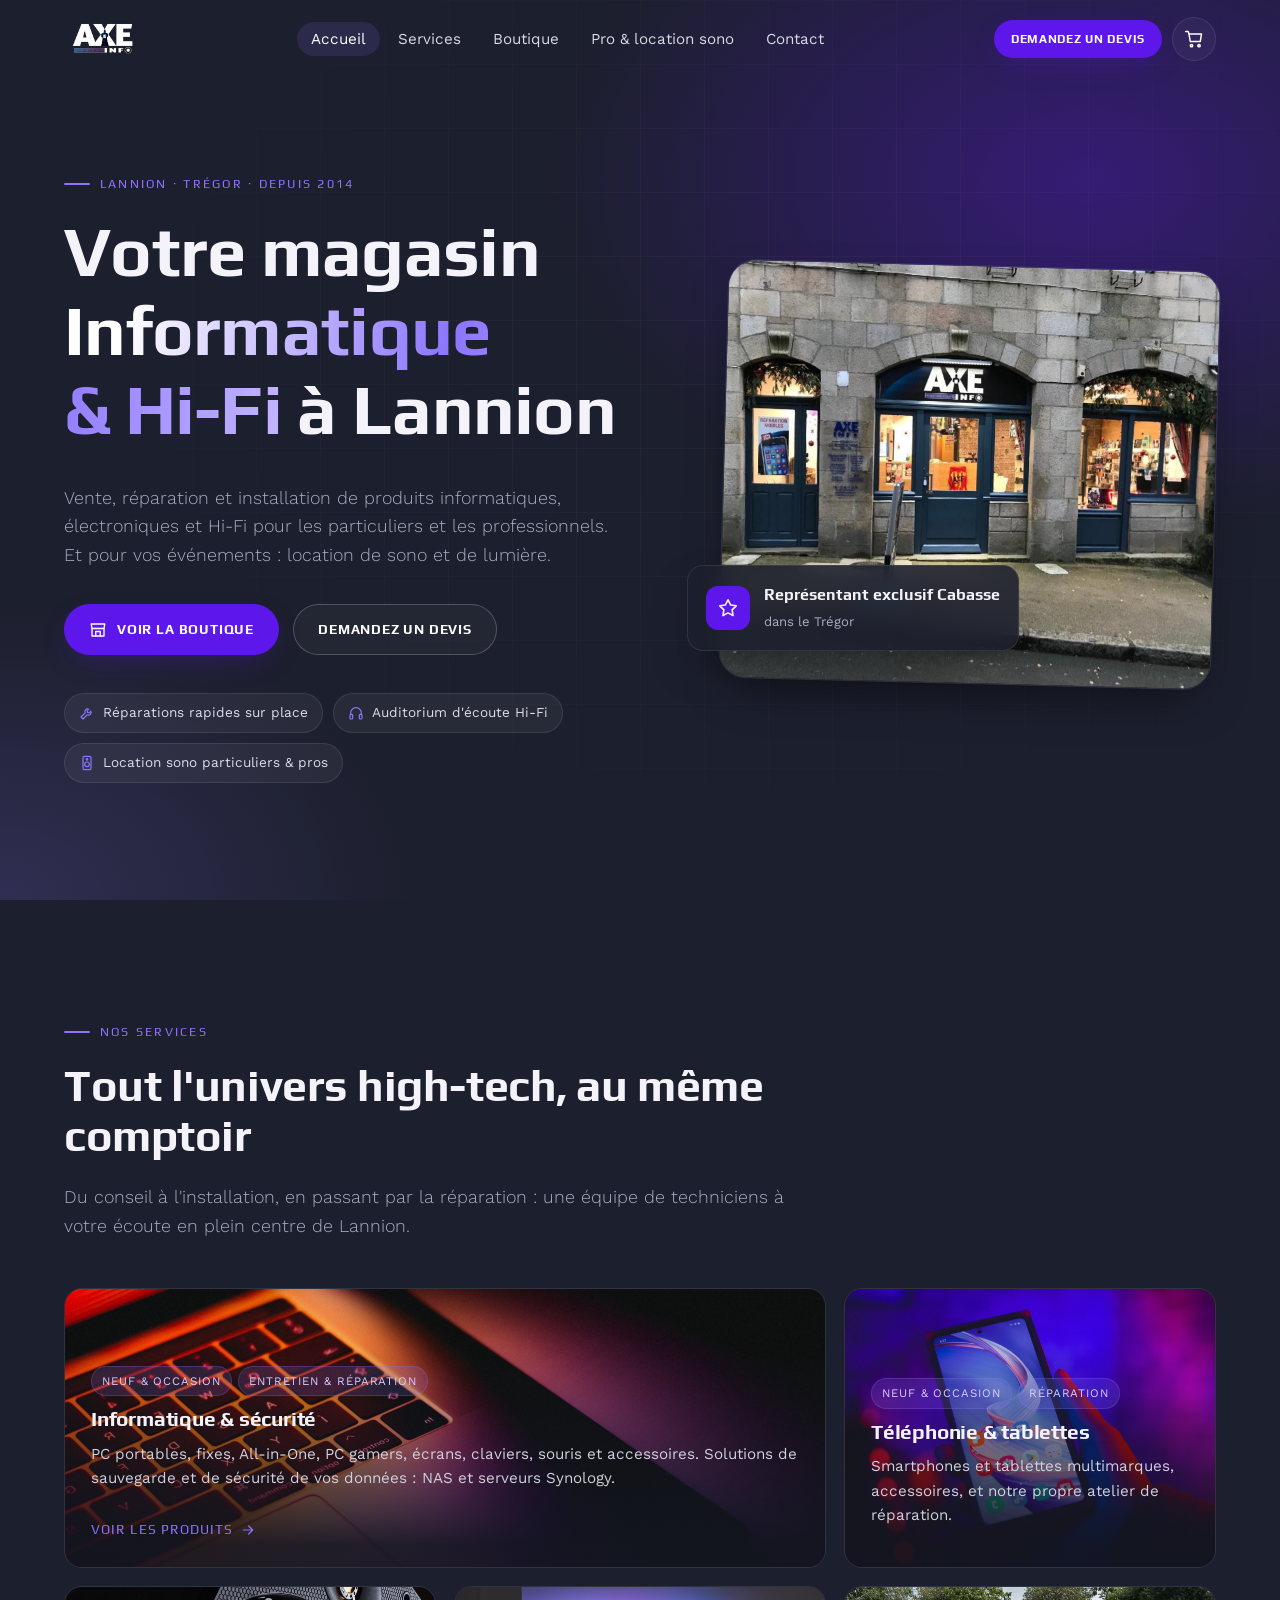
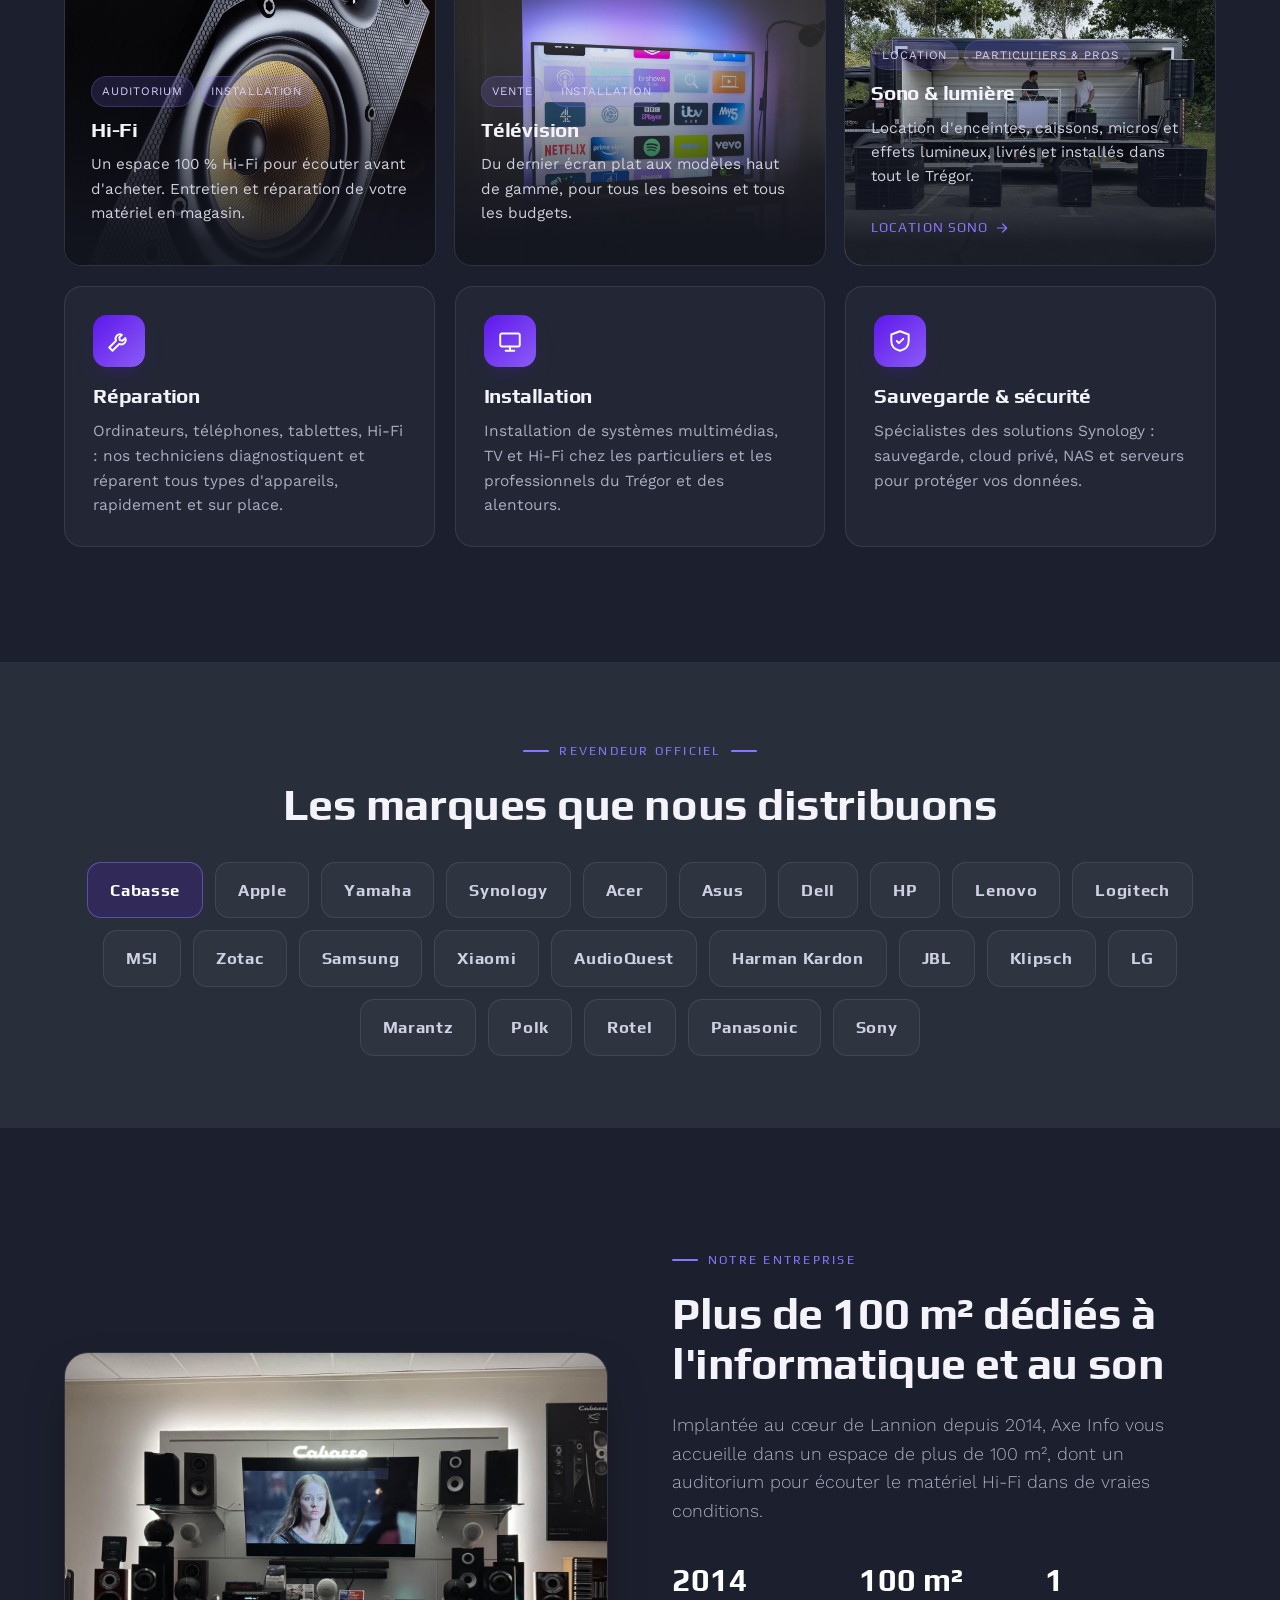
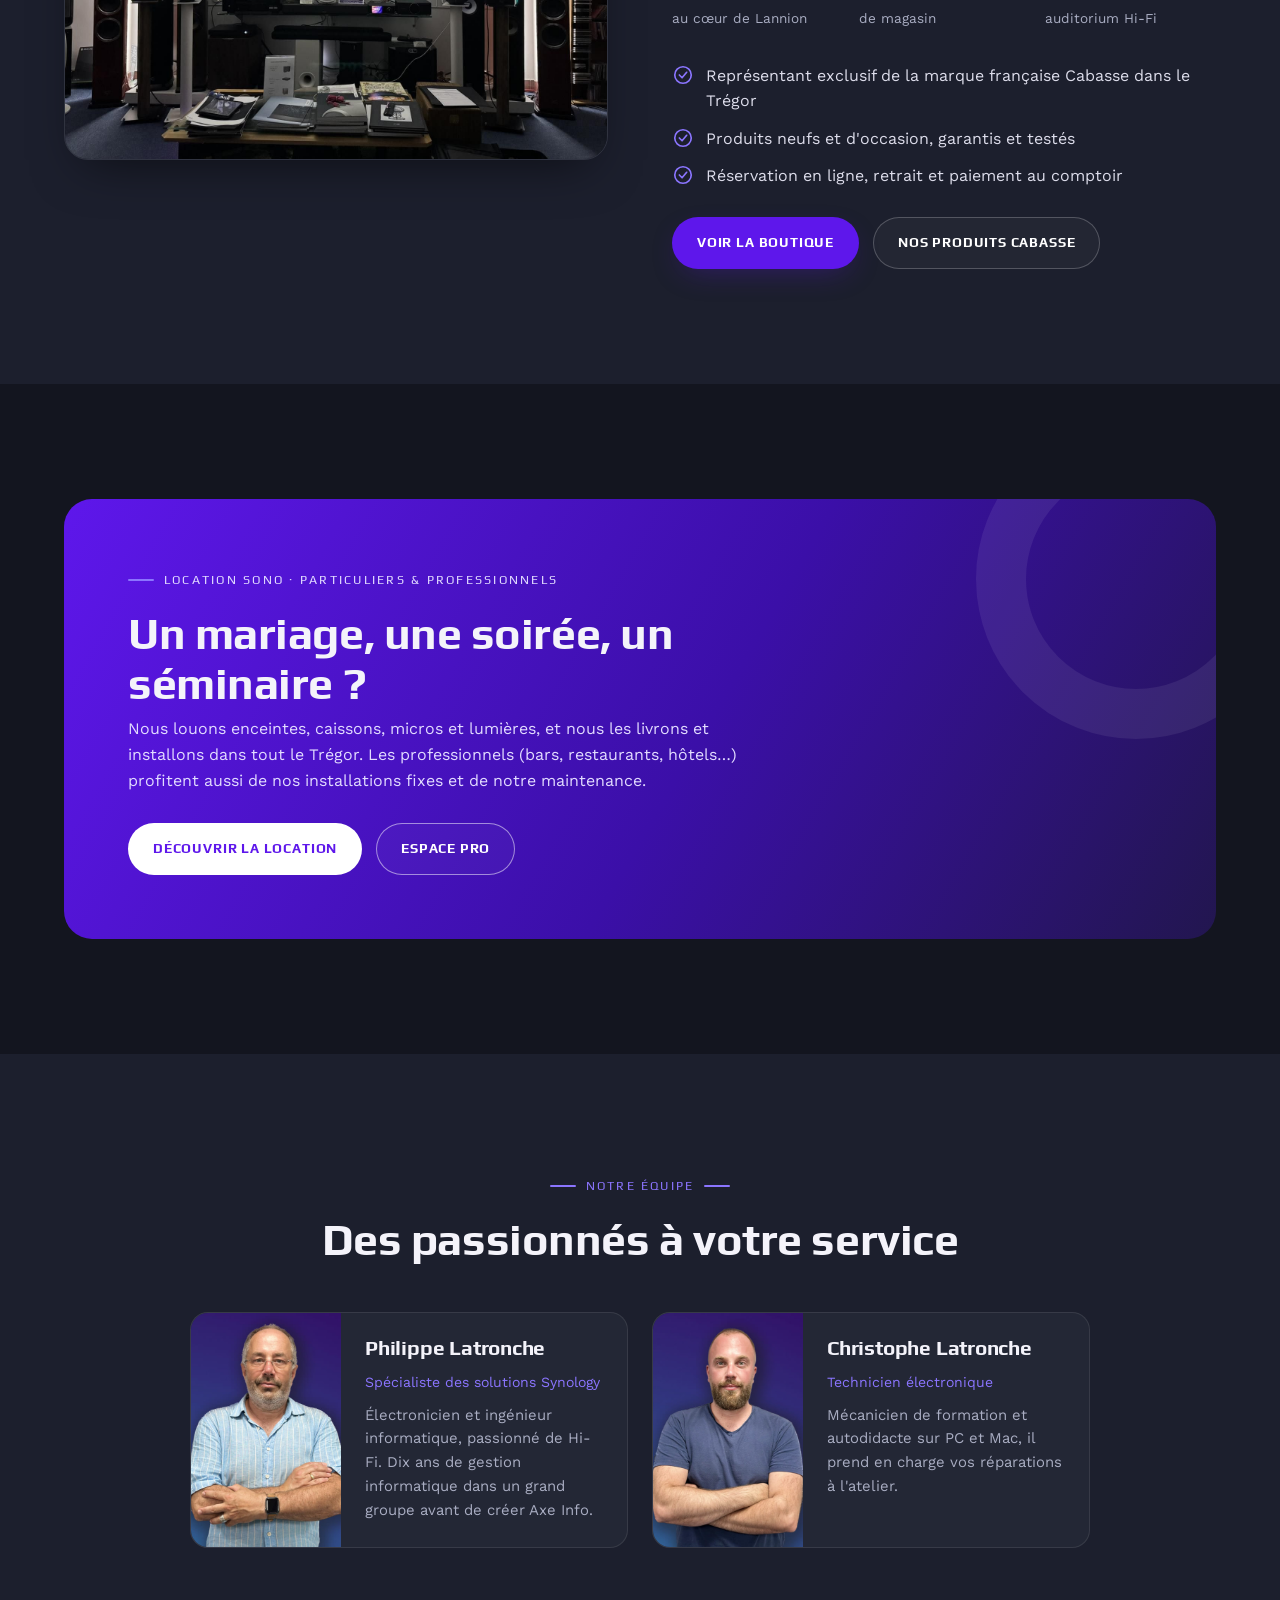
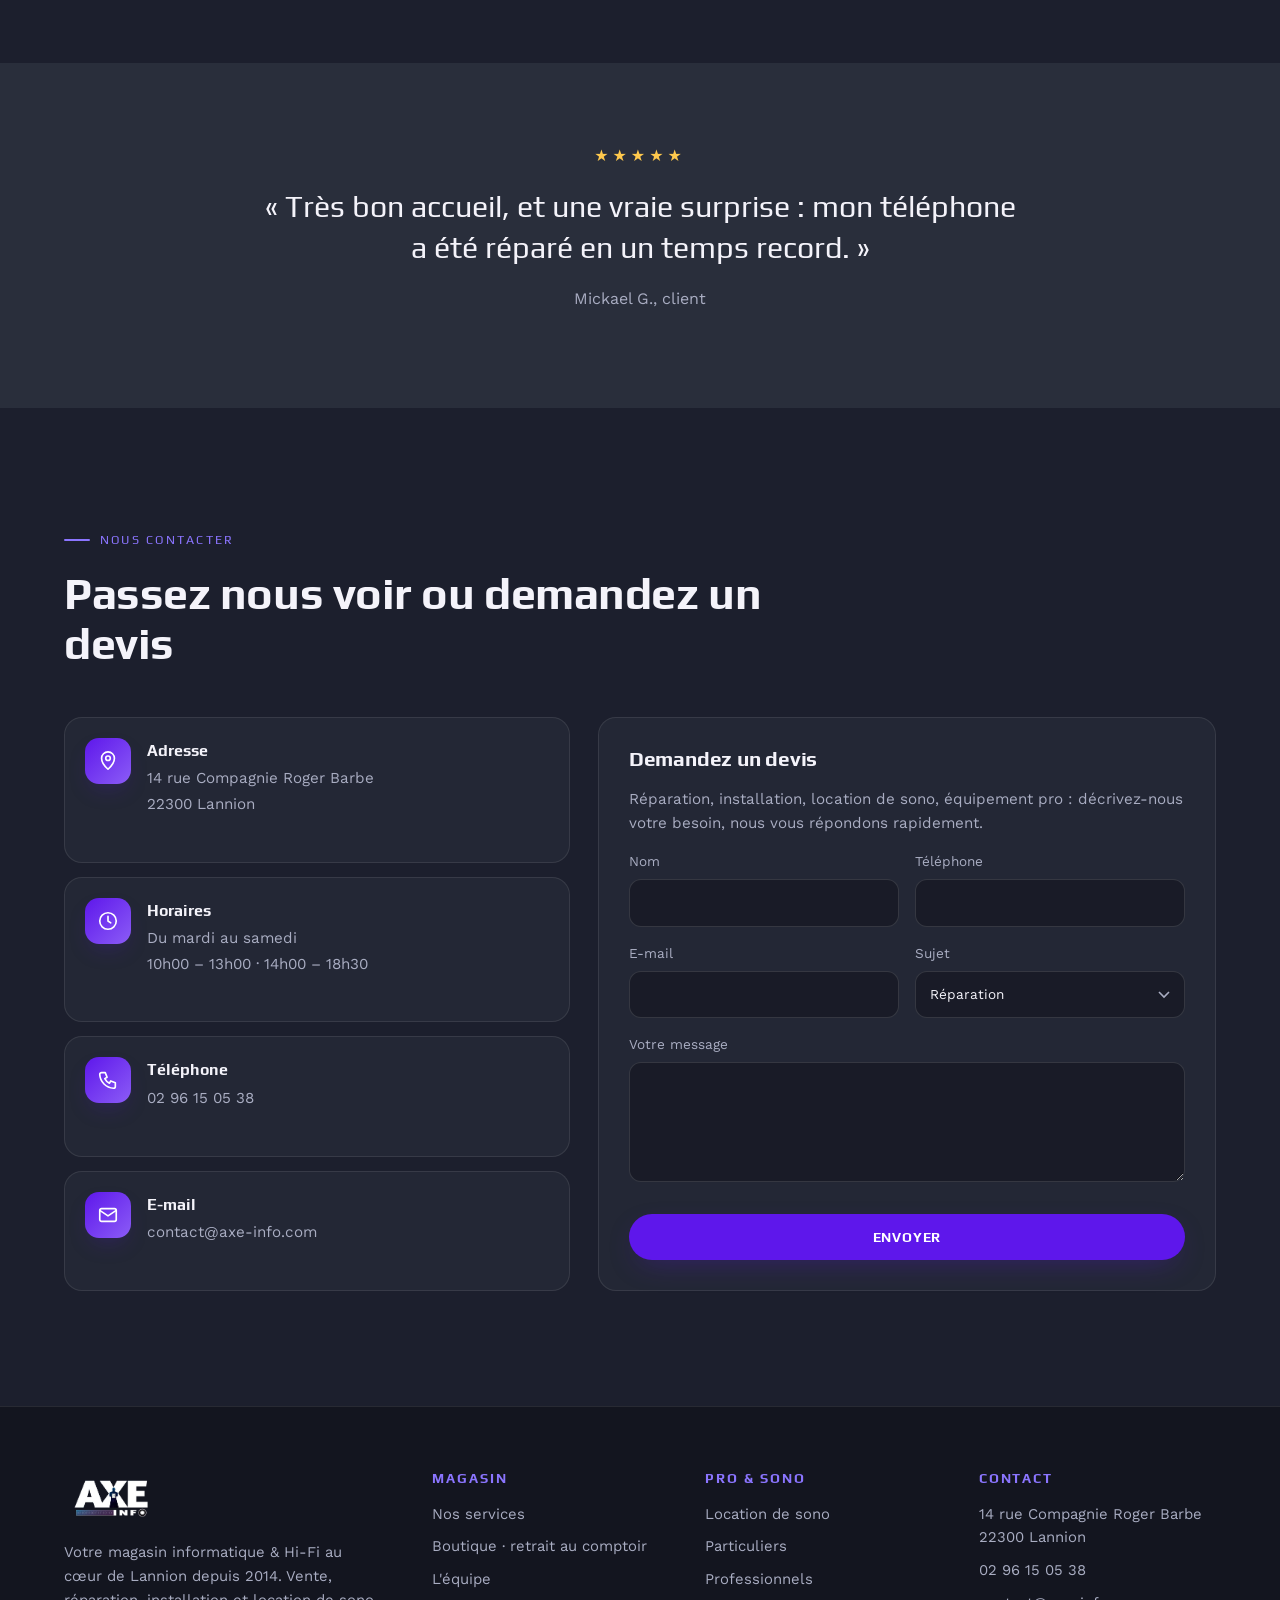
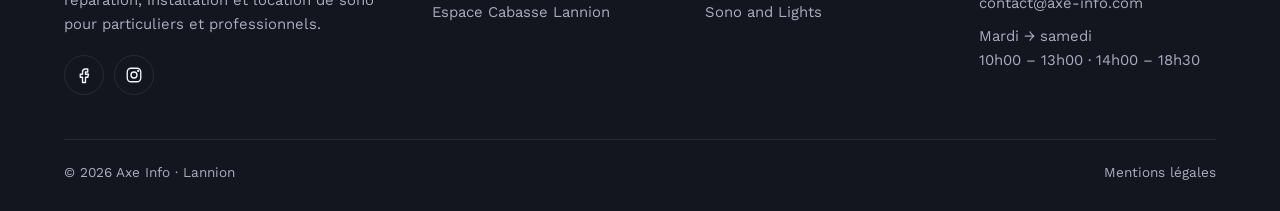
==== index.html @ f7d33fe9 "Nouveau site Axe Info : vitrine, boutique retrait au comptoir, page Pro & location sono, backoffice " ====
<!doctype html>
<html lang="fr">
<head>
  <meta charset="utf-8">
  <meta name="viewport" content="width=device-width, initial-scale=1">
  <title>Axe Info · Magasin informatique, Hi-Fi et location de sono à Lannion</title>
  <meta name="description" content="Axe Info, votre magasin informatique et Hi-Fi au cœur de Lannion depuis 2014 : vente neuf et occasion, réparation, installation, location de sono pour particuliers et professionnels. Représentant exclusif Cabasse dans le Trégor.">
  <link rel="icon" href="images/logo.png">
  <link rel="preconnect" href="https://fonts.googleapis.com">
  <link rel="preconnect" href="https://fonts.gstatic.com" crossorigin>
  <link href="https://fonts.googleapis.com/css2?family=Play:wght@400;700&family=Work+Sans:wght@300;400;500;600&display=swap" rel="stylesheet">
  <link rel="stylesheet" href="assets/style.css">
  <script type="application/ld+json">
  {"@context":"https://schema.org","@type":"ElectronicsStore","name":"Axe Info","image":"https://www.axe-info.fr/images/devanture.jpg",
   "telephone":"+33296150538","email":"contact@axe-info.com","url":"https://www.axe-info.fr/",
   "address":{"@type":"PostalAddress","streetAddress":"14 rue Compagnie Roger Barbe","postalCode":"22300","addressLocality":"Lannion","addressCountry":"FR"},
   "openingHoursSpecification":[{"@type":"OpeningHoursSpecification","dayOfWeek":["Tuesday","Wednesday","Thursday","Friday","Saturday"],"opens":"10:00","closes":"13:00"},
                                {"@type":"OpeningHoursSpecification","dayOfWeek":["Tuesday","Wednesday","Thursday","Friday","Saturday"],"opens":"14:00","closes":"18:30"}],
   "sameAs":["https://www.facebook.com/axe.info/","https://www.instagram.com/axeinfo/"]}
  </script>
</head>
<body data-page="home">
<header id="site-header"></header>

<main>
  <!-- HERO -->
  <section class="hero">
    <div class="container hero-grid">
      <div>
        <span class="eyebrow">Lannion · Trégor · depuis 2014</span>
        <h1>Votre magasin <span class="grad">Informatique <span style="white-space:nowrap">&amp;&nbsp;Hi-Fi</span></span> à Lannion</h1>
        <p class="lead">Vente, réparation et installation de produits informatiques, électroniques et Hi-Fi pour les particuliers et les professionnels. Et pour vos événements : location de sono et de lumière.</p>
        <div class="hero-cta">
          <a href="boutique.html" class="btn btn-primary"><i data-icon="store"></i>Voir la boutique</a>
          <a href="#devis" class="btn btn-ghost">Demandez un devis</a>
        </div>
        <div class="hero-badges">
          <span class="chip"><i data-icon="wrench"></i>Réparations rapides sur place</span>
          <span class="chip"><i data-icon="headphones"></i>Auditorium d'écoute Hi-Fi</span>
          <span class="chip"><i data-icon="speaker"></i>Location sono particuliers &amp; pros</span>
        </div>
      </div>
      <div class="hero-visual reveal">
        <div class="photo"><img src="images/devanture.jpg" alt="La devanture du magasin Axe Info à Lannion" width="1600" height="1200"></div>
        <div class="floating">
          <div class="dot"><i data-icon="star"></i></div>
          <div><strong>Représentant exclusif Cabasse</strong><span>dans le Trégor</span></div>
        </div>
      </div>
    </div>
  </section>

  <!-- SERVICES -->
  <section id="services">
    <div class="container">
      <div class="section-head reveal">
        <span class="eyebrow">Nos services</span>
        <h2>Tout l'univers high-tech, au même comptoir</h2>
        <p class="lead">Du conseil à l'installation, en passant par la réparation : une équipe de techniciens à votre écoute en plein centre de Lannion.</p>
      </div>

      <div class="bento">
        <a class="tile w4 reveal" id="informatique" href="boutique.html?cat=Informatique">
          <img src="images/informatique.jpg" alt="Ordinateur portable allumé" loading="lazy">
          <div class="body">
            <div class="tags"><span class="tag">Neuf &amp; occasion</span><span class="tag">Entretien &amp; réparation</span></div>
            <h3 style="margin-top:12px">Informatique &amp; sécurité</h3>
            <p>PC portables, fixes, All-in-One, PC gamers, écrans, claviers, souris et accessoires. Solutions de sauvegarde et de sécurité de vos données : NAS et serveurs Synology.</p>
            <span class="more">Voir les produits <i data-icon="arrow"></i></span>
          </div>
        </a>
        <a class="tile w2 reveal" id="telephonie" href="boutique.html?cat=T%C3%A9l%C3%A9phonie">
          <img src="images/telephonie.jpg" alt="Smartphone" loading="lazy">
          <div class="body">
            <div class="tags"><span class="tag">Neuf &amp; occasion</span><span class="tag">Réparation</span></div>
            <h3 style="margin-top:12px">Téléphonie &amp; tablettes</h3>
            <p>Smartphones et tablettes multimarques, accessoires, et notre propre atelier de réparation.</p>
          </div>
        </a>
        <a class="tile w2 reveal" id="hifi" href="boutique.html?cat=Hi-Fi">
          <img src="images/hifi.jpg" alt="Enceinte Hi-Fi" loading="lazy">
          <div class="body">
            <div class="tags"><span class="tag">Auditorium</span><span class="tag">Installation</span></div>
            <h3 style="margin-top:12px">Hi-Fi</h3>
            <p>Un espace 100 % Hi-Fi pour écouter avant d'acheter. Entretien et réparation de votre matériel en magasin.</p>
          </div>
        </a>
        <a class="tile w2 reveal" id="television" href="boutique.html?cat=T%C3%A9l%C3%A9vision">
          <img src="images/tv.jpg" alt="Téléviseur" loading="lazy">
          <div class="body">
            <div class="tags"><span class="tag">Vente</span><span class="tag">Installation</span></div>
            <h3 style="margin-top:12px">Télévision</h3>
            <p>Du dernier écran plat aux modèles haut de gamme, pour tous les besoins et tous les budgets.</p>
          </div>
        </a>
        <a class="tile w2 reveal" id="sono" href="pro.html#location">
          <img src="images/scene-mobile.jpg" alt="Scène mobile avec sono et lumières" loading="lazy">
          <div class="body">
            <div class="tags"><span class="tag">Location</span><span class="tag">Particuliers &amp; pros</span></div>
            <h3 style="margin-top:12px">Sono &amp; lumière</h3>
            <p>Location d'enceintes, caissons, micros et effets lumineux, livrés et installés dans tout le Trégor.</p>
            <span class="more">Location sono <i data-icon="arrow"></i></span>
          </div>
        </a>
      </div>

      <div class="grid-3" style="margin-top:20px">
        <div class="card feature reveal"><div class="icon-box"><i data-icon="wrench"></i></div><h3>Réparation</h3><p>Ordinateurs, téléphones, tablettes, Hi-Fi : nos techniciens diagnostiquent et réparent tous types d'appareils, rapidement et sur place.</p></div>
        <div class="card feature reveal"><div class="icon-box"><i data-icon="tv"></i></div><h3>Installation</h3><p>Installation de systèmes multimédias, TV et Hi-Fi chez les particuliers et les professionnels du Trégor et des alentours.</p></div>
        <div class="card feature reveal"><div class="icon-box"><i data-icon="shield"></i></div><h3>Sauvegarde &amp; sécurité</h3><p>Spécialistes des solutions Synology : sauvegarde, cloud privé, NAS et serveurs pour protéger vos données.</p></div>
      </div>
    </div>
  </section>

  <!-- MARQUES -->
  <section class="band" style="padding:72px 0">
    <div class="container">
      <div class="section-head center reveal" style="margin-bottom:32px">
        <span class="eyebrow">Revendeur officiel</span>
        <h2>Les marques que nous distribuons</h2>
      </div>
      <div class="brands reveal">
        <span class="brand star">Cabasse</span><span class="brand">Apple</span><span class="brand">Yamaha</span><span class="brand">Synology</span>
        <span class="brand">Acer</span><span class="brand">Asus</span><span class="brand">Dell</span><span class="brand">HP</span><span class="brand">Lenovo</span>
        <span class="brand">Logitech</span><span class="brand">MSI</span><span class="brand">Zotac</span><span class="brand">Samsung</span><span class="brand">Xiaomi</span>
        <span class="brand">AudioQuest</span><span class="brand">Harman Kardon</span><span class="brand">JBL</span><span class="brand">Klipsch</span><span class="brand">LG</span>
        <span class="brand">Marantz</span><span class="brand">Polk</span><span class="brand">Rotel</span><span class="brand">Panasonic</span><span class="brand">Sony</span>
      </div>
    </div>
  </section>

  <!-- ENTREPRISE -->
  <section id="entreprise">
    <div class="container split">
      <div class="media reveal"><img src="images/showroom.jpg" alt="Le showroom et l'auditorium Hi-Fi d'Axe Info" loading="lazy"></div>
      <div class="reveal">
        <span class="eyebrow">Notre entreprise</span>
        <h2>Plus de 100 m² dédiés à l'informatique et au son</h2>
        <p class="lead">Implantée au cœur de Lannion depuis 2014, Axe Info vous accueille dans un espace de plus de 100 m², dont un auditorium pour écouter le matériel Hi-Fi dans de vraies conditions.</p>
        <div class="stats">
          <div class="stat"><strong>2014</strong><span>au cœur de Lannion</span></div>
          <div class="stat"><strong>100 m²</strong><span>de magasin</span></div>
          <div class="stat"><strong>1</strong><span>auditorium Hi-Fi</span></div>
        </div>
        <ul class="checks">
          <li><i data-icon="check"></i>Représentant exclusif de la marque française Cabasse dans le Trégor</li>
          <li><i data-icon="check"></i>Produits neufs et d'occasion, garantis et testés</li>
          <li><i data-icon="check"></i>Réservation en ligne, retrait et paiement au comptoir</li>
        </ul>
        <div class="hero-cta">
          <a href="boutique.html" class="btn btn-primary">Voir la boutique</a>
          <a href="https://www.cabasse-lannion.com/" target="_blank" rel="noopener" class="btn btn-ghost">Nos produits Cabasse</a>
        </div>
      </div>
    </div>
  </section>

  <!-- PRO / SONO TEASER -->
  <section class="band-dark">
    <div class="container">
      <div class="cta-band reveal">
        <div style="max-width:640px">
          <span class="eyebrow" style="color:#e2dbff">Location sono · particuliers &amp; professionnels</span>
          <h2>Un mariage, une soirée, un séminaire ?</h2>
          <p>Nous louons enceintes, caissons, micros et lumières, et nous les livrons et installons dans tout le Trégor. Les professionnels (bars, restaurants, hôtels…) profitent aussi de nos installations fixes et de notre maintenance.</p>
        </div>
        <div class="hero-cta">
          <a href="pro.html#location" class="btn btn-white">Découvrir la location</a>
          <a href="pro.html#professionnels" class="btn btn-ghost">Espace pro</a>
        </div>
      </div>
    </div>
  </section>

  <!-- EQUIPE -->
  <section id="equipe">
    <div class="container">
      <div class="section-head center reveal">
        <span class="eyebrow">Notre équipe</span>
        <h2>Des passionnés à votre service</h2>
      </div>
      <div class="team">
        <article class="card member reveal">
          <img src="images/philippe.jpg" alt="Philippe Latronche" loading="lazy">
          <div class="body">
            <h3>Philippe Latronche</h3>
            <span class="role">Spécialiste des solutions Synology</span>
            <p>Électronicien et ingénieur informatique, passionné de Hi-Fi. Dix ans de gestion informatique dans un grand groupe avant de créer Axe Info.</p>
          </div>
        </article>
        <article class="card member reveal">
          <img src="images/christophe.jpg" alt="Christophe Latronche" loading="lazy">
          <div class="body">
            <h3>Christophe Latronche</h3>
            <span class="role">Technicien électronique</span>
            <p>Mécanicien de formation et autodidacte sur PC et Mac, il prend en charge vos réparations à l'atelier.</p>
          </div>
        </article>
      </div>
    </div>
  </section>

  <!-- TEMOIGNAGE -->
  <section class="band" style="padding:80px 0">
    <div class="container quote reveal">
      <div class="stars">★★★★★</div>
      <blockquote>« Très bon accueil, et une vraie surprise : mon téléphone a été réparé en un temps record. »</blockquote>
      <p class="muted">Mickael G., client</p>
    </div>
  </section>

  <!-- DEVIS + CONTACT -->
  <section id="contact">
    <div class="container">
      <div class="section-head reveal">
        <span class="eyebrow">Nous contacter</span>
        <h2>Passez nous voir ou demandez un devis</h2>
      </div>
      <div class="contact-grid">
        <div class="info-list reveal">
          <div class="card info"><div class="icon-box"><i data-icon="pin"></i></div><div><strong>Adresse</strong><span>14 rue Compagnie Roger Barbe<br>22300 Lannion</span></div></div>
          <div class="card info"><div class="icon-box"><i data-icon="clock"></i></div><div><strong>Horaires</strong><span>Du mardi au samedi<br>10h00 – 13h00 · 14h00 – 18h30</span></div></div>
          <div class="card info"><div class="icon-box"><i data-icon="phone"></i></div><div><strong>Téléphone</strong><a href="tel:+33296150538">02 96 15 05 38</a></div></div>
          <div class="card info"><div class="icon-box"><i data-icon="mail"></i></div><div><strong>E-mail</strong><a href="mailto:contact@axe-info.com">contact@axe-info.com</a></div></div>
        </div>
        <form class="card form reveal" id="devis" novalidate>
          <h3 style="margin:0">Demandez un devis</h3>
          <p class="muted" style="margin:0;font-size:.95rem">Réparation, installation, location de sono, équipement pro : décrivez-nous votre besoin, nous vous répondons rapidement.</p>
          <div class="form-row">
            <label class="field">Nom<input class="input" name="name" required autocomplete="name"></label>
            <label class="field">Téléphone<input class="input" name="phone" type="tel" autocomplete="tel"></label>
          </div>
          <div class="form-row">
            <label class="field">E-mail<input class="input" name="email" type="email" required autocomplete="email"></label>
            <label class="field">Sujet
              <select class="input" name="subject">
                <option>Réparation</option><option>Installation</option><option>Location de sono</option><option>Équipement professionnel</option><option>Autre</option>
              </select>
            </label>
          </div>
          <label class="field">Votre message<textarea class="input" name="message" required></textarea></label>
          <input type="text" name="website" tabindex="-1" autocomplete="off" style="position:absolute;left:-9999px" aria-hidden="true">
          <div id="devis-msg"></div>
          <button class="btn btn-primary" type="submit">Envoyer</button>
        </form>
      </div>
    </div>
  </section>
</main>

<footer id="site-footer"></footer>
<script src="assets/site.js"></script>
<script src="assets/contact.js"></script>
</body>
</html>
---- assets/style.css ----
/* Axe Info — feuille de style commune
   Direction artistique reprise du site d'origine : bleu nuit + violet, polices Play / Work Sans */
:root {
  --night-900: #13151f;
  --night-800: #1c1f2d;   /* fond principal du site d'origine */
  --night-700: #292e3b;   /* fond secondaire du site d'origine */
  --night-600: #353b4c;
  --violet: #5e17eb;      /* violet d'origine (boutons) */
  --violet-soft: #8b75ff; /* violet clair d'origine (titres) */
  --violet-glow: rgba(94, 23, 235, .35);
  --text: #f4f3fa;
  --muted: #a9adc2;
  --line: rgba(255, 255, 255, .09);
  --card: rgba(41, 46, 59, .62);
  --ok: #3ccf8e;
  --warn: #ffb547;
  --danger: #ff5c7a;
  --radius: 18px;
  --radius-sm: 10px;
  --shadow: 0 20px 50px -20px rgba(0, 0, 0, .6);
  --maxw: 1200px;
  --font-title: "Play", system-ui, sans-serif;
  --font-body: "Work Sans", system-ui, sans-serif;
}

*, *::before, *::after { box-sizing: border-box; }
[hidden] { display: none !important; }
html { scroll-behavior: smooth; scroll-padding-top: 90px; }
body {
  margin: 0;
  font-family: var(--font-body);
  font-weight: 400;
  color: var(--text);
  background: var(--night-800);
  line-height: 1.6;
  -webkit-font-smoothing: antialiased;
  overflow-x: hidden;
}
img { max-width: 100%; display: block; }
a { color: inherit; text-decoration: none; }
h1, h2, h3, h4 { font-family: var(--font-title); font-weight: 700; line-height: 1.12; margin: 0 0 .5em; letter-spacing: -.01em; }
h1 { font-size: clamp(2.3rem, 5.6vw, 4.4rem); }
h2 { font-size: clamp(1.8rem, 3.6vw, 2.8rem); }
h3 { font-size: 1.3rem; }
p { margin: 0 0 1em; }
.muted { color: var(--muted); }
.grad { background: linear-gradient(100deg, #fff 10%, var(--violet-soft) 60%, #c3b6ff); -webkit-background-clip: text; background-clip: text; color: transparent; }

.container { width: 100%; max-width: var(--maxw); margin: 0 auto; padding: 0 24px; }
section { padding: clamp(64px, 9vw, 120px) 0; position: relative; }
.eyebrow {
  display: inline-flex; align-items: center; gap: 10px;
  font-family: var(--font-title); text-transform: uppercase; letter-spacing: .18em;
  font-size: .78rem; color: var(--violet-soft); margin-bottom: 18px;
}
.eyebrow::before { content: ""; width: 26px; height: 2px; background: var(--violet-soft); border-radius: 2px; }
.section-head { max-width: 720px; margin-bottom: 48px; }
.section-head.center { margin-inline: auto; text-align: center; }
.section-head.center .eyebrow::after { content: ""; width: 26px; height: 2px; background: var(--violet-soft); border-radius: 2px; }
.lead { font-size: 1.12rem; color: var(--muted); font-weight: 300; }

/* ---------- Boutons ---------- */
.btn {
  display: inline-flex; align-items: center; justify-content: center; gap: 10px;
  font-family: var(--font-title); font-weight: 700; letter-spacing: .06em; text-transform: uppercase; font-size: .85rem;
  padding: 14px 24px; border-radius: 999px; border: 1px solid transparent; cursor: pointer;
  transition: transform .2s, box-shadow .2s, background .2s, border-color .2s;
  white-space: nowrap;
}
.btn-primary { background: var(--violet); color: #fff; box-shadow: 0 10px 30px -10px var(--violet-glow); }
.btn-primary:hover { transform: translateY(-2px); box-shadow: 0 16px 36px -10px rgba(94, 23, 235, .6); background: #6c2bf0; }
.btn-ghost { border-color: rgba(255, 255, 255, .22); color: #fff; background: rgba(255, 255, 255, .03); }
.btn-ghost:hover { border-color: var(--violet-soft); background: rgba(139, 117, 255, .08); }
.btn-sm { padding: 9px 16px; font-size: .74rem; }
.btn:disabled { opacity: .45; cursor: not-allowed; transform: none; }
.btn svg { width: 18px; height: 18px; }

/* ---------- En-tête ---------- */
.site-header {
  position: fixed; inset: 0 0 auto 0; z-index: 50;
  transition: background .3s, border-color .3s, backdrop-filter .3s;
  border-bottom: 1px solid transparent;
}
.site-header.scrolled, .site-header.solid { background: rgba(19, 21, 31, .82); backdrop-filter: blur(14px); -webkit-backdrop-filter: blur(14px); border-color: var(--line); }
.nav { display: flex; align-items: center; justify-content: space-between; height: 78px; gap: 20px; }
.logo img { height: 46px; width: auto; }
.nav-links { display: flex; gap: 4px; align-items: center; list-style: none; margin: 0; padding: 0; }
.nav-links a {
  font-size: .95rem; padding: 8px 14px; border-radius: 999px; color: #d8d9e6; transition: color .2s, background .2s;
}
.nav-links a:hover, .nav-links a.active { color: #fff; background: rgba(139, 117, 255, .14); }
.nav-actions { display: flex; align-items: center; gap: 10px; }
.cart-btn {
  position: relative; width: 44px; height: 44px; border-radius: 50%;
  display: grid; place-items: center; border: 1px solid var(--line); background: rgba(255, 255, 255, .04); cursor: pointer; color: #fff;
}
.cart-btn svg { width: 20px; height: 20px; }
.cart-count {
  position: absolute; top: -4px; right: -4px; min-width: 20px; height: 20px; padding: 0 5px; border-radius: 10px;
  background: var(--violet); font-size: .7rem; font-weight: 600; display: grid; place-items: center;
}
.cart-count[data-n="0"] { display: none; }
.burger { display: none; width: 44px; height: 44px; border-radius: 12px; border: 1px solid var(--line); background: transparent; color: #fff; cursor: pointer; }
.burger svg { width: 22px; height: 22px; }

@media (max-width: 980px) {
  .burger { display: grid; place-items: center; }
  .nav-links {
    position: fixed; top: 78px; left: 0; right: 0; flex-direction: column; align-items: stretch; gap: 0;
    background: rgba(19, 21, 31, .97); backdrop-filter: blur(14px); padding: 12px 16px 24px; border-bottom: 1px solid var(--line);
    transform: translateY(-120%); transition: transform .3s; z-index: -1;
  }
  .nav-links.open { transform: none; }
  .nav-links a { display: block; padding: 14px 12px; border-radius: 10px; }
  .nav-actions .btn-devis { display: none; }
}

/* ---------- Hero ---------- */
.hero {
  min-height: 100svh; display: flex; align-items: center; padding: 130px 0 80px; overflow: hidden;
  background:
    radial-gradient(900px 600px at 85% 20%, rgba(94, 23, 235, .38), transparent 60%),
    radial-gradient(700px 500px at 0% 100%, rgba(139, 117, 255, .18), transparent 60%),
    var(--night-800);
}
.hero::after {
  content: ""; position: absolute; inset: 0; pointer-events: none; opacity: .35;
  background-image: linear-gradient(var(--line) 1px, transparent 1px), linear-gradient(90deg, var(--line) 1px, transparent 1px);
  background-size: 64px 64px;
  mask-image: radial-gradient(ellipse at 60% 40%, #000 20%, transparent 70%);
  -webkit-mask-image: radial-gradient(ellipse at 60% 40%, #000 20%, transparent 70%);
}
.hero-grid { display: grid; grid-template-columns: 1.1fr .9fr; gap: 56px; align-items: center; position: relative; z-index: 1; }
.hero p.lead { max-width: 560px; margin: 22px 0 34px; }
.hero-cta { display: flex; flex-wrap: wrap; gap: 14px; }
.hero-badges { display: flex; flex-wrap: wrap; gap: 10px; margin-top: 38px; }
.chip {
  display: inline-flex; align-items: center; gap: 8px; padding: 8px 14px; border-radius: 999px;
  background: rgba(255, 255, 255, .05); border: 1px solid var(--line); font-size: .85rem; color: #dcdcea;
}
.chip svg { width: 16px; height: 16px; color: var(--violet-soft); }
.hero-visual { position: relative; }
.hero-visual .photo {
  border-radius: 28px; overflow: hidden; aspect-ratio: 4/3.4; box-shadow: var(--shadow);
  border: 1px solid var(--line); transform: rotate(1.5deg);
}
.hero-visual .photo img { width: 100%; height: 100%; object-fit: cover; }
.hero-visual .floating {
  position: absolute; left: -36px; bottom: 34px; background: rgba(28, 31, 45, .88); backdrop-filter: blur(12px);
  border: 1px solid var(--line); border-radius: 16px; padding: 16px 18px; display: flex; gap: 14px; align-items: center; box-shadow: var(--shadow);
}
.floating .dot { width: 44px; height: 44px; border-radius: 12px; display: grid; place-items: center; background: var(--violet); }
.floating .dot svg { width: 22px; height: 22px; }
.floating strong { display: block; font-family: var(--font-title); }
.floating span { font-size: .82rem; color: var(--muted); }
@media (max-width: 900px) {
  .hero-grid { grid-template-columns: 1fr; }
  .hero-visual .floating { left: 12px; bottom: -22px; }
}

/* Hero de page interne */
.page-hero { padding: 150px 0 70px; background: radial-gradient(900px 500px at 80% 0%, rgba(94, 23, 235, .35), transparent 60%), var(--night-800); }
.page-hero.with-image { position: relative; overflow: hidden; }
.page-hero.with-image .bg { position: absolute; inset: 0; z-index: 0; }
.page-hero.with-image .bg img { width: 100%; height: 100%; object-fit: cover; opacity: .28; }
.page-hero.with-image .bg::after { content: ""; position: absolute; inset: 0; background: linear-gradient(180deg, rgba(28, 31, 45, .4), var(--night-800)); }
.page-hero .container { position: relative; z-index: 1; }

/* ---------- Cartes ---------- */
.card {
  background: var(--card); border: 1px solid var(--line); border-radius: var(--radius);
  transition: transform .25s, border-color .25s, background .25s;
}
.card:hover { border-color: rgba(139, 117, 255, .4); }
.icon-box { width: 52px; height: 52px; border-radius: 14px; display: grid; place-items: center; background: linear-gradient(135deg, var(--violet), #8b5cf6); margin-bottom: 18px; box-shadow: 0 10px 24px -10px var(--violet-glow); }
.icon-box svg { width: 26px; height: 26px; color: #fff; }

/* Bento services */
.bento { display: grid; grid-template-columns: repeat(6, 1fr); gap: 18px; }
.bento .tile { position: relative; overflow: hidden; border-radius: var(--radius); min-height: 280px; border: 1px solid var(--line); display: flex; align-items: flex-end; isolation: isolate; }
.bento .tile img { position: absolute; inset: 0; width: 100%; height: 100%; object-fit: cover; z-index: -2; transition: transform .6s; }
.bento .tile::before { content: ""; position: absolute; inset: 0; z-index: -1; background: linear-gradient(180deg, rgba(19, 21, 31, .05) 20%, rgba(19, 21, 31, .94) 92%); }
.bento .tile:hover img { transform: scale(1.06); }
.bento .tile .body { padding: 26px; }
.bento .tile p { color: #cfd0dd; font-size: .95rem; margin-bottom: 14px; }
.bento .w3 { grid-column: span 3; }
.bento .w2 { grid-column: span 2; }
.bento .w4 { grid-column: span 4; }
.tags { display: flex; flex-wrap: wrap; gap: 6px; }
.tag { font-size: .72rem; text-transform: uppercase; letter-spacing: .08em; padding: 5px 10px; border-radius: 999px; background: rgba(139, 117, 255, .16); color: #d6ceff; border: 1px solid rgba(139, 117, 255, .25); }
.tile .more svg { width: 16px; height: 16px; }
.tile .more { display: inline-flex; align-items: center; gap: 6px; margin-top: 14px; font-family: var(--font-title); color: var(--violet-soft); font-size: .85rem; text-transform: uppercase; letter-spacing: .08em; }
@media (max-width: 900px) { .bento .w3, .bento .w2, .bento .w4 { grid-column: span 6; } .bento .tile { min-height: 240px; } }

/* Grilles génériques */
.grid-3 { display: grid; grid-template-columns: repeat(3, 1fr); gap: 20px; }
.grid-2 { display: grid; grid-template-columns: repeat(2, 1fr); gap: 20px; }
.grid-4 { display: grid; grid-template-columns: repeat(4, 1fr); gap: 20px; }
@media (max-width: 900px) { .grid-3, .grid-4 { grid-template-columns: 1fr 1fr; } }
@media (max-width: 620px) { .grid-3, .grid-2, .grid-4 { grid-template-columns: 1fr; } }
.feature { padding: 28px; }
.feature p { color: var(--muted); margin: 0; font-size: .97rem; }

/* Split image/texte */
.split { display: grid; grid-template-columns: 1fr 1fr; gap: 64px; align-items: center; }
.split .media { border-radius: 24px; overflow: hidden; border: 1px solid var(--line); box-shadow: var(--shadow); aspect-ratio: 4/3; }
.split .media img { width: 100%; height: 100%; object-fit: cover; }
@media (max-width: 900px) { .split { grid-template-columns: 1fr; gap: 36px; } }
.checks { list-style: none; padding: 0; margin: 0 0 28px; display: grid; gap: 12px; }
.checks li { display: flex; gap: 12px; align-items: flex-start; color: #dcdcea; }
.checks li svg { flex: none; width: 22px; height: 22px; color: var(--violet-soft); margin-top: 1px; }

.stats { display: grid; grid-template-columns: repeat(3, 1fr); gap: 16px; margin: 28px 0 32px; }
.stat strong { display: block; font-family: var(--font-title); font-size: 2rem; color: #fff; }
.stat span { font-size: .85rem; color: var(--muted); }

/* Bande alternée */
.band { background: var(--night-700); }
.band-dark { background: var(--night-900); }

/* Marques */
.brands { display: flex; flex-wrap: wrap; justify-content: center; gap: 12px; }
.brand {
  padding: 14px 22px; border-radius: 14px; border: 1px solid var(--line); background: rgba(255, 255, 255, .03);
  font-family: var(--font-title); font-weight: 700; letter-spacing: .04em; color: #cfd1e2; font-size: 1.05rem;
}
.brand.star { border-color: rgba(139, 117, 255, .5); background: rgba(94, 23, 235, .16); color: #fff; }

/* Équipe */
.team { display: grid; grid-template-columns: repeat(2, minmax(0, 1fr)); gap: 24px; max-width: 900px; margin: 0 auto; }
.member { overflow: hidden; display: grid; grid-template-columns: 150px 1fr; }
.member img { width: 100%; height: 100%; object-fit: cover; min-height: 190px; }
.member .body { padding: 24px; }
.member .role { color: var(--violet-soft); font-size: .88rem; margin-bottom: 10px; display: block; }
.member p { color: var(--muted); font-size: .93rem; margin: 0; }
@media (max-width: 760px) { .team { grid-template-columns: 1fr; } .member { grid-template-columns: 120px 1fr; } }

/* Témoignage */
.quote { max-width: 820px; margin: 0 auto; text-align: center; }
.quote blockquote { font-family: var(--font-title); font-size: clamp(1.3rem, 2.6vw, 1.9rem); margin: 0 0 18px; line-height: 1.35; }
.stars { color: #ffc94d; letter-spacing: 4px; margin-bottom: 18px; }

/* Contact */
.contact-grid { display: grid; grid-template-columns: .9fr 1.1fr; gap: 28px; }
.info-list { display: grid; gap: 14px; }
.info { display: flex; gap: 16px; padding: 20px; align-items: flex-start; }
.info .icon-box { margin: 0; width: 46px; height: 46px; flex: none; }
.info .icon-box svg { width: 22px; height: 22px; }
.info strong { display: block; font-family: var(--font-title); margin-bottom: 2px; }
.info span, .info a { color: var(--muted); font-size: .95rem; }
.info a:hover { color: #fff; }
@media (max-width: 900px) { .contact-grid { grid-template-columns: 1fr; } }

/* Formulaires */
.form { padding: 30px; display: grid; gap: 16px; }
.form-row { display: grid; grid-template-columns: 1fr 1fr; gap: 16px; }
@media (max-width: 620px) { .form-row { grid-template-columns: 1fr; } }
label.field { display: grid; gap: 6px; font-size: .85rem; color: var(--muted); }
.input, input.input, textarea.input, select.input {
  width: 100%; font: inherit; color: var(--text); background: rgba(19, 21, 31, .6);
  border: 1px solid rgba(255, 255, 255, .12); border-radius: 12px; padding: 12px 14px; outline: none; transition: border-color .2s, box-shadow .2s;
}
.input:focus { border-color: var(--violet-soft); box-shadow: 0 0 0 4px rgba(139, 117, 255, .16); }
textarea.input { min-height: 120px; resize: vertical; }
select.input { appearance: none; background-image: url("data:image/svg+xml,%3Csvg xmlns='http://www.w3.org/2000/svg' width='12' height='8' fill='none'%3E%3Cpath d='M1 1l5 5 5-5' stroke='%23a9adc2' stroke-width='1.6'/%3E%3C/svg%3E"); background-repeat: no-repeat; background-position: right 14px center; padding-right: 36px; }
.form-note { font-size: .82rem; color: var(--muted); }
.alert { padding: 14px 16px; border-radius: 12px; font-size: .92rem; }
.alert-ok { background: rgba(60, 207, 142, .12); border: 1px solid rgba(60, 207, 142, .35); color: #b9f5d9; }
.alert-err { background: rgba(255, 92, 122, .12); border: 1px solid rgba(255, 92, 122, .35); color: #ffc6d1; }

/* CTA band */
.cta-band {
  border-radius: 28px; padding: clamp(36px, 6vw, 64px); position: relative; overflow: hidden;
  background: linear-gradient(120deg, var(--violet) 0%, #3b0fa8 55%, #22164f 100%);
  display: flex; justify-content: space-between; align-items: center; gap: 30px; flex-wrap: wrap;
}
.cta-band::after { content: ""; position: absolute; right: -80px; top: -80px; width: 320px; height: 320px; border-radius: 50%; border: 50px solid rgba(255, 255, 255, .07); }
.cta-band h2 { margin: 0 0 8px; }
.cta-band p { margin: 0; color: #e2dbff; }
.cta-band .btn-ghost { border-color: rgba(255, 255, 255, .5); }
.cta-band .btn-white { background: #fff; color: var(--violet); }
.cta-band > * { position: relative; z-index: 1; }

/* Pied de page */
.site-footer { background: var(--night-900); border-top: 1px solid var(--line); padding: 64px 0 28px; font-size: .93rem; }
.footer-grid { display: grid; grid-template-columns: 1.4fr 1fr 1fr 1fr; gap: 36px; margin-bottom: 44px; }
.site-footer h4 { font-size: .85rem; text-transform: uppercase; letter-spacing: .14em; color: var(--violet-soft); margin-bottom: 16px; }
.site-footer ul { list-style: none; margin: 0; padding: 0; display: grid; gap: 9px; color: var(--muted); }
.site-footer a:hover { color: #fff; }
.footer-bottom { border-top: 1px solid var(--line); padding-top: 22px; display: flex; justify-content: space-between; flex-wrap: wrap; gap: 12px; color: var(--muted); font-size: .85rem; }
.socials { display: flex; gap: 10px; margin-top: 18px; }
.socials a { width: 40px; height: 40px; border-radius: 50%; border: 1px solid var(--line); display: grid; place-items: center; }
.socials a:hover { background: var(--violet); border-color: var(--violet); }
.socials svg { width: 18px; height: 18px; }
@media (max-width: 900px) { .footer-grid { grid-template-columns: 1fr 1fr; } }
@media (max-width: 560px) { .footer-grid { grid-template-columns: 1fr; } }

/* ---------- Boutique ---------- */
.pickup-banner {
  display: flex; gap: 16px; align-items: center; padding: 18px 22px; border-radius: 16px; margin-top: 28px;
  background: rgba(94, 23, 235, .14); border: 1px solid rgba(139, 117, 255, .35); max-width: 760px;
}
.pickup-banner svg { width: 30px; height: 30px; color: var(--violet-soft); flex: none; }
.pickup-banner p { margin: 0; font-size: .95rem; color: #e1dcff; }
.shop-steps { display: grid; grid-template-columns: repeat(3, 1fr); gap: 14px; margin-top: 26px; max-width: 900px; }
.shop-step { display: flex; gap: 12px; align-items: center; padding: 14px 16px; border-radius: 14px; background: rgba(255,255,255,.04); border: 1px solid var(--line); font-size: .9rem; color: #dcdcea; }
.shop-step b { width: 30px; height: 30px; border-radius: 50%; display: grid; place-items: center; background: var(--violet); font-family: var(--font-title); flex: none; }
@media (max-width: 760px) { .shop-steps { grid-template-columns: 1fr; } }

.shop-layout { display: grid; grid-template-columns: 240px 1fr; gap: 32px; align-items: start; }
.shop-layout > * { min-width: 0; }
@media (max-width: 620px) { .toolbar select { flex: 1; } }
.shop-side { position: sticky; top: 100px; display: grid; gap: 20px; }
.cat-list { display: grid; gap: 4px; }
.cat-list button {
  text-align: left; font: inherit; color: #d6d7e4; background: transparent; border: 0; border-radius: 10px; padding: 10px 12px;
  cursor: pointer; display: flex; justify-content: space-between; transition: background .2s, color .2s;
}
.cat-list button:hover { background: rgba(255, 255, 255, .05); }
.cat-list button.active { background: rgba(139, 117, 255, .18); color: #fff; }
.cat-list small { color: var(--muted); }
.side-title { font-family: var(--font-title); text-transform: uppercase; letter-spacing: .14em; font-size: .75rem; color: var(--violet-soft); margin-bottom: 8px; }
.toolbar { display: flex; gap: 12px; margin-bottom: 22px; flex-wrap: wrap; align-items: center; }
.toolbar .search { flex: 1; min-width: 200px; position: relative; }
.toolbar .search svg { position: absolute; left: 14px; top: 50%; transform: translateY(-50%); width: 18px; height: 18px; color: var(--muted); }
.toolbar .search input { padding-left: 42px; }
.toolbar select { width: auto; }
.result-count { color: var(--muted); font-size: .9rem; margin-bottom: 14px; }
.cat-pills { display: none; gap: 8px; overflow-x: auto; padding-bottom: 6px; margin-bottom: 14px; }
.cat-pills button { flex: none; font: inherit; font-size: .88rem; padding: 8px 14px; border-radius: 999px; border: 1px solid var(--line); background: rgba(255,255,255,.04); color: #dcdcea; cursor: pointer; }
.cat-pills button.active { background: var(--violet); border-color: var(--violet); color: #fff; }
@media (max-width: 900px) { .shop-layout { grid-template-columns: 1fr; } .shop-side { display: none; } .cat-pills { display: flex; } }

.products { display: grid; grid-template-columns: repeat(auto-fill, minmax(230px, 1fr)); gap: 18px; }
.product { overflow: hidden; display: flex; flex-direction: column; cursor: pointer; }
.product:hover { transform: translateY(-4px); }
.product .thumb { aspect-ratio: 1; background: #f4f4f8; position: relative; overflow: hidden; }
.product .thumb img { width: 100%; height: 100%; object-fit: contain; padding: 14px; transition: transform .4s; }
.product:hover .thumb img { transform: scale(1.05); }
.product .thumb.cover img { object-fit: cover; padding: 0; }
.product .noimg { width: 100%; height: 100%; display: grid; place-items: center; background: linear-gradient(135deg, var(--night-700), var(--night-600)); color: var(--muted); }
.product .noimg svg { width: 48px; height: 48px; opacity: .5; }
.badges { position: absolute; top: 10px; left: 10px; display: flex; gap: 6px; flex-wrap: wrap; }
.badge { font-size: .7rem; font-weight: 600; text-transform: uppercase; letter-spacing: .06em; padding: 4px 9px; border-radius: 999px; background: var(--night-800); color: #fff; }
.badge.promo { background: var(--danger); }
.badge.used { background: #0f766e; }
.badge.new { background: var(--violet); }
.product .body { padding: 16px; display: flex; flex-direction: column; gap: 6px; flex: 1; }
.product .brandname { font-size: .74rem; text-transform: uppercase; letter-spacing: .1em; color: var(--violet-soft); }
.product h3 { font-size: 1.02rem; margin: 0; font-family: var(--font-body); font-weight: 600; line-height: 1.35; }
.product .foot { margin-top: auto; padding-top: 10px; display: flex; justify-content: space-between; align-items: center; gap: 8px; }
.price { font-family: var(--font-title); font-size: 1.25rem; font-weight: 700; }
.price s { font-size: .85rem; color: var(--muted); font-weight: 400; margin-left: 6px; }
.stock { font-size: .78rem; display: inline-flex; align-items: center; gap: 6px; color: var(--muted); }
.stock::before { content: ""; width: 7px; height: 7px; border-radius: 50%; background: var(--ok); }
.stock.low::before { background: var(--warn); }
.stock.out::before { background: var(--danger); }
.add-btn { width: 40px; height: 40px; border-radius: 12px; border: 0; background: var(--violet); color: #fff; display: grid; place-items: center; cursor: pointer; flex: none; transition: transform .2s; }
.add-btn:hover { transform: scale(1.08); }
.add-btn:disabled { background: var(--night-600); cursor: not-allowed; transform: none; }
.add-btn svg { width: 20px; height: 20px; }
.empty { text-align: center; padding: 60px 20px; color: var(--muted); }

/* Tiroir panier + modale produit */
.overlay { position: fixed; inset: 0; background: rgba(8, 9, 15, .62); backdrop-filter: blur(4px); z-index: 80; opacity: 0; pointer-events: none; transition: opacity .25s; }
.overlay.open { opacity: 1; pointer-events: auto; }
.drawer {
  position: fixed; top: 0; right: 0; bottom: 0; width: min(440px, 100%); z-index: 90; background: var(--night-800);
  border-left: 1px solid var(--line); transform: translateX(100%); transition: transform .3s; display: flex; flex-direction: column;
}
.drawer.open { transform: none; }
.drawer header { display: flex; justify-content: space-between; align-items: center; padding: 22px 24px; border-bottom: 1px solid var(--line); }
.drawer header h3 { margin: 0; }
.icon-btn { width: 40px; height: 40px; border-radius: 50%; border: 1px solid var(--line); background: transparent; color: #fff; cursor: pointer; display: grid; place-items: center; }
.icon-btn svg { width: 18px; height: 18px; }
.drawer .content { flex: 1; overflow-y: auto; padding: 20px 24px; }
.drawer footer { padding: 20px 24px; border-top: 1px solid var(--line); display: grid; gap: 12px; }
.line-item { display: grid; grid-template-columns: 64px 1fr auto; gap: 14px; align-items: center; padding: 12px 0; border-bottom: 1px solid var(--line); }
.line-item img, .line-item .ph { width: 64px; height: 64px; border-radius: 12px; object-fit: contain; background: #f4f4f8; }
.line-item .ph { background: var(--night-600); }
.line-item .name { font-weight: 600; font-size: .93rem; line-height: 1.3; }
.line-item .unit { font-size: .82rem; color: var(--muted); }
.qty { display: inline-flex; align-items: center; border: 1px solid var(--line); border-radius: 999px; margin-top: 6px; }
.qty button { width: 28px; height: 28px; border: 0; background: transparent; color: #fff; cursor: pointer; font-size: 1rem; }
.qty span { min-width: 22px; text-align: center; font-size: .88rem; }
.line-item .remove { background: none; border: 0; color: var(--muted); cursor: pointer; font-size: .8rem; text-decoration: underline; }
.total-row { display: flex; justify-content: space-between; font-family: var(--font-title); font-size: 1.2rem; }
.pay-note { display: flex; gap: 10px; font-size: .85rem; color: #d6ceff; background: rgba(94, 23, 235, .14); border-radius: 12px; padding: 12px 14px; }
.pay-note svg { width: 20px; height: 20px; flex: none; color: var(--violet-soft); }

.modal {
  position: fixed; inset: 0; z-index: 95; display: grid; place-items: center; padding: 20px; pointer-events: none; opacity: 0; transition: opacity .25s;
}
.modal.open { opacity: 1; pointer-events: auto; }
.modal .panel {
  width: min(920px, 100%); max-height: calc(100svh - 40px); overflow-y: auto; background: var(--night-800); border: 1px solid var(--line);
  border-radius: 24px; position: relative; box-shadow: var(--shadow); transform: translateY(14px); transition: transform .25s;
}
.modal.open .panel { transform: none; }
.modal .close { position: absolute; top: 14px; right: 14px; z-index: 2; background: rgba(19,21,31,.7); }
.pdetail { display: grid; grid-template-columns: 1fr 1fr; }
.pdetail .img { background: #f4f4f8; min-height: 340px; display: grid; place-items: center; }
.pdetail .img img { max-height: 460px; object-fit: contain; padding: 24px; }
.pdetail .info-p { padding: 34px; display: flex; flex-direction: column; gap: 14px; }
.pdetail .desc { color: #cfd0dd; white-space: pre-line; font-size: .97rem; }
@media (max-width: 760px) { .pdetail { grid-template-columns: 1fr; } .pdetail .img { min-height: 240px; } }

.toast {
  position: fixed; left: 50%; bottom: 24px; transform: translate(-50%, 120px); z-index: 120; background: #fff; color: var(--night-800);
  padding: 12px 20px; border-radius: 999px; font-weight: 600; font-size: .92rem; box-shadow: var(--shadow); transition: transform .3s; display: flex; align-items: center; gap: 8px;
}
.toast.show { transform: translate(-50%, 0); }

/* ---------- Page Pro / Sono ---------- */
.audience { display: grid; grid-template-columns: 1fr 1fr; gap: 22px; }
.audience .card { padding: 34px; position: relative; overflow: hidden; }
.audience .card .label { display: inline-block; font-family: var(--font-title); font-size: .78rem; letter-spacing: .14em; text-transform: uppercase; padding: 6px 12px; border-radius: 999px; background: rgba(139,117,255,.16); color: #d6ceff; margin-bottom: 16px; }
.audience .card.featured { background: linear-gradient(160deg, rgba(94,23,235,.35), rgba(41,46,59,.7) 60%); border-color: rgba(139,117,255,.4); }
@media (max-width: 860px) { .audience { grid-template-columns: 1fr; } }
.gear { overflow: hidden; }
.gear img { aspect-ratio: 16/10; object-fit: cover; width: 100%; }
.gear .body { padding: 22px; }
.gear p { color: var(--muted); font-size: .95rem; margin: 0; }
.pro-list { display: grid; grid-template-columns: repeat(3, 1fr); gap: 16px; }
.pro-item { padding: 24px; }
.pro-item h3 { font-size: 1.1rem; display: flex; gap: 10px; align-items: center; }
.pro-item h3 svg { width: 22px; height: 22px; color: var(--violet-soft); }
.pro-item p { color: var(--muted); font-size: .93rem; margin: 0; }
@media (max-width: 900px) { .pro-list { grid-template-columns: 1fr 1fr; } }
@media (max-width: 600px) { .pro-list { grid-template-columns: 1fr; } }
.steps { counter-reset: s; display: grid; grid-template-columns: repeat(4, 1fr); gap: 16px; }
.steps .card { padding: 24px; }
.steps .card::before { counter-increment: s; content: "0" counter(s); font-family: var(--font-title); font-size: 2rem; color: var(--violet-soft); display: block; margin-bottom: 10px; }
.steps p { color: var(--muted); font-size: .92rem; margin: 0; }
@media (max-width: 900px) { .steps { grid-template-columns: 1fr 1fr; } }
@media (max-width: 560px) { .steps { grid-template-columns: 1fr; } }
.partner { display: flex; gap: 28px; align-items: center; padding: 30px; }
.partner img { width: 120px; height: auto; border-radius: 14px; background: #fff; padding: 10px; flex: none; }
@media (max-width: 620px) { .partner { flex-direction: column; align-items: flex-start; } }
.faq details { border-bottom: 1px solid var(--line); padding: 18px 0; }
.faq summary { cursor: pointer; font-family: var(--font-title); font-size: 1.08rem; list-style: none; display: flex; justify-content: space-between; gap: 20px; }
.faq summary::after { content: "+"; color: var(--violet-soft); font-size: 1.5rem; line-height: 1; }
.faq details[open] summary::after { content: "–"; }
.faq details p { color: var(--muted); margin: 12px 0 0; }

/* Révélation au défilement */
.reveal { opacity: 0; transform: translateY(24px); transition: opacity .7s ease, transform .7s ease; }
.reveal.in { opacity: 1; transform: none; }
@media (prefers-reduced-motion: reduce) { .reveal { opacity: 1; transform: none; transition: none; } html { scroll-behavior: auto; } }
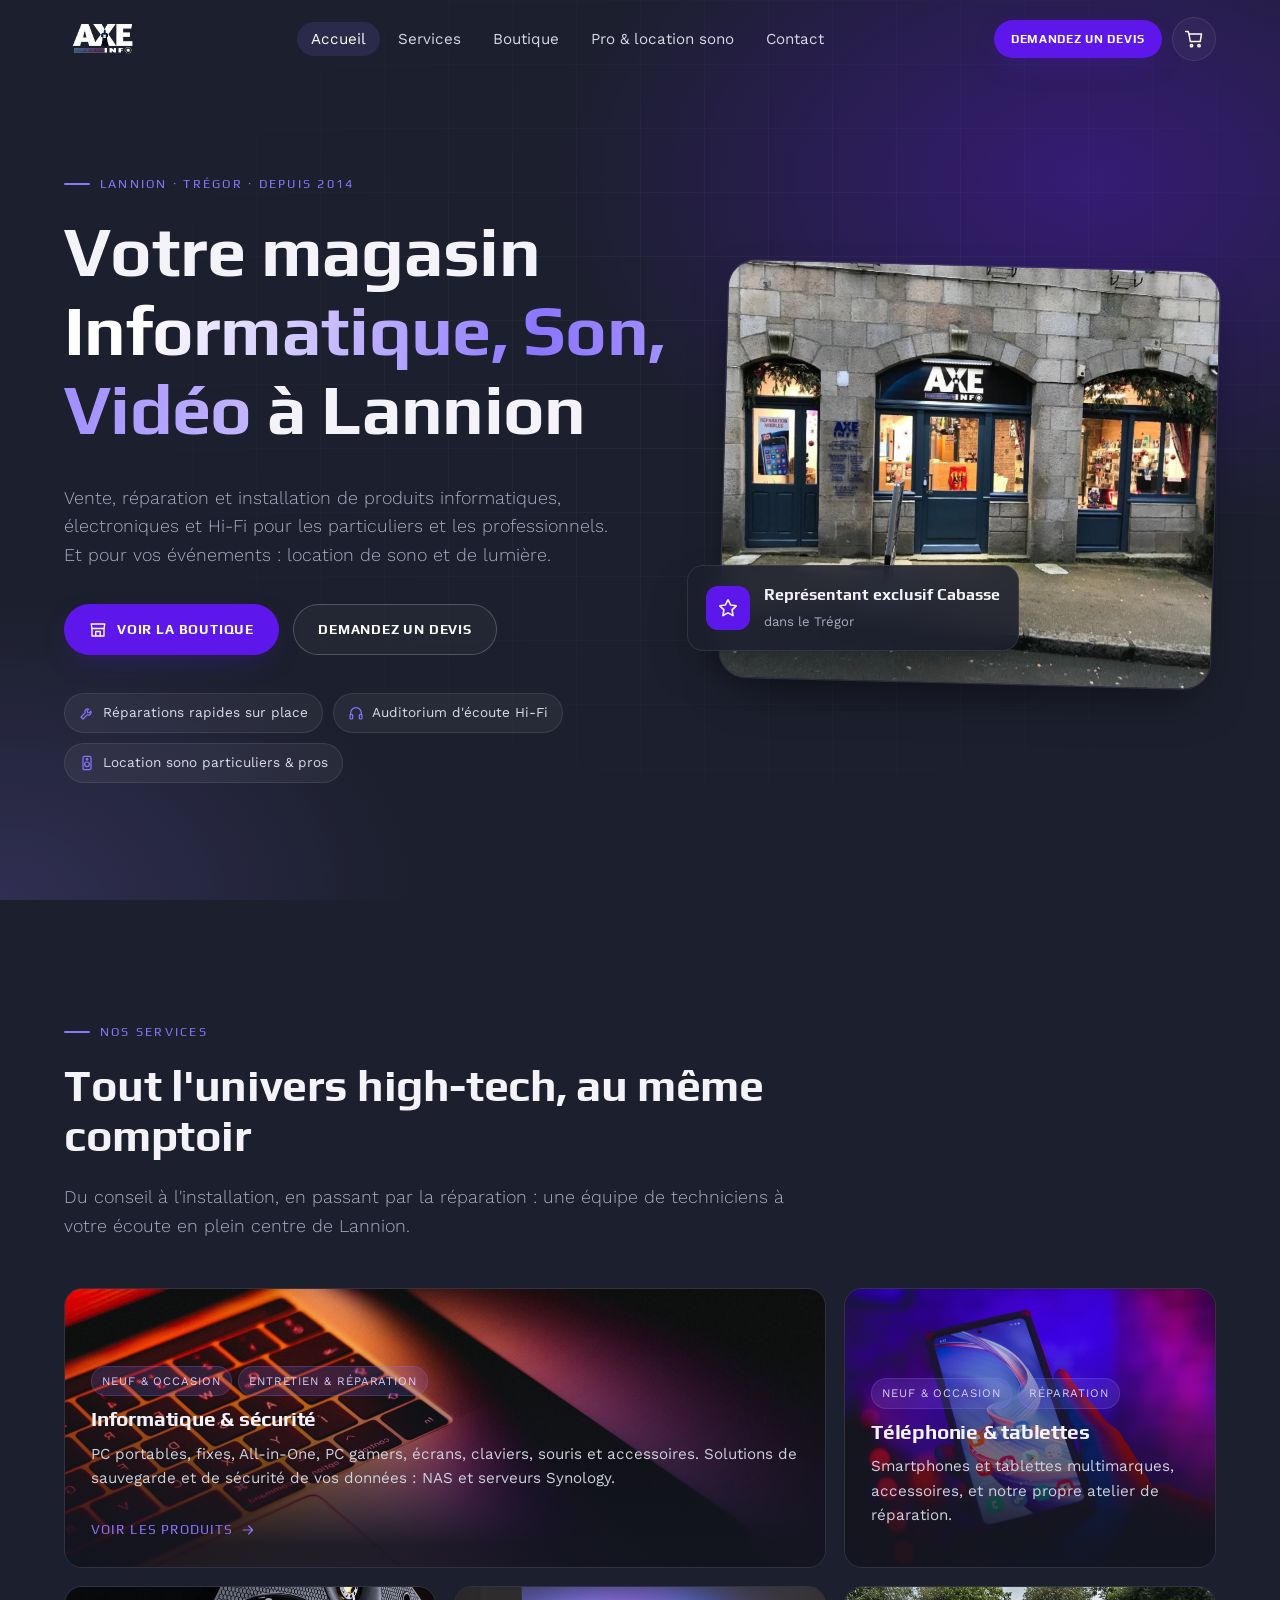
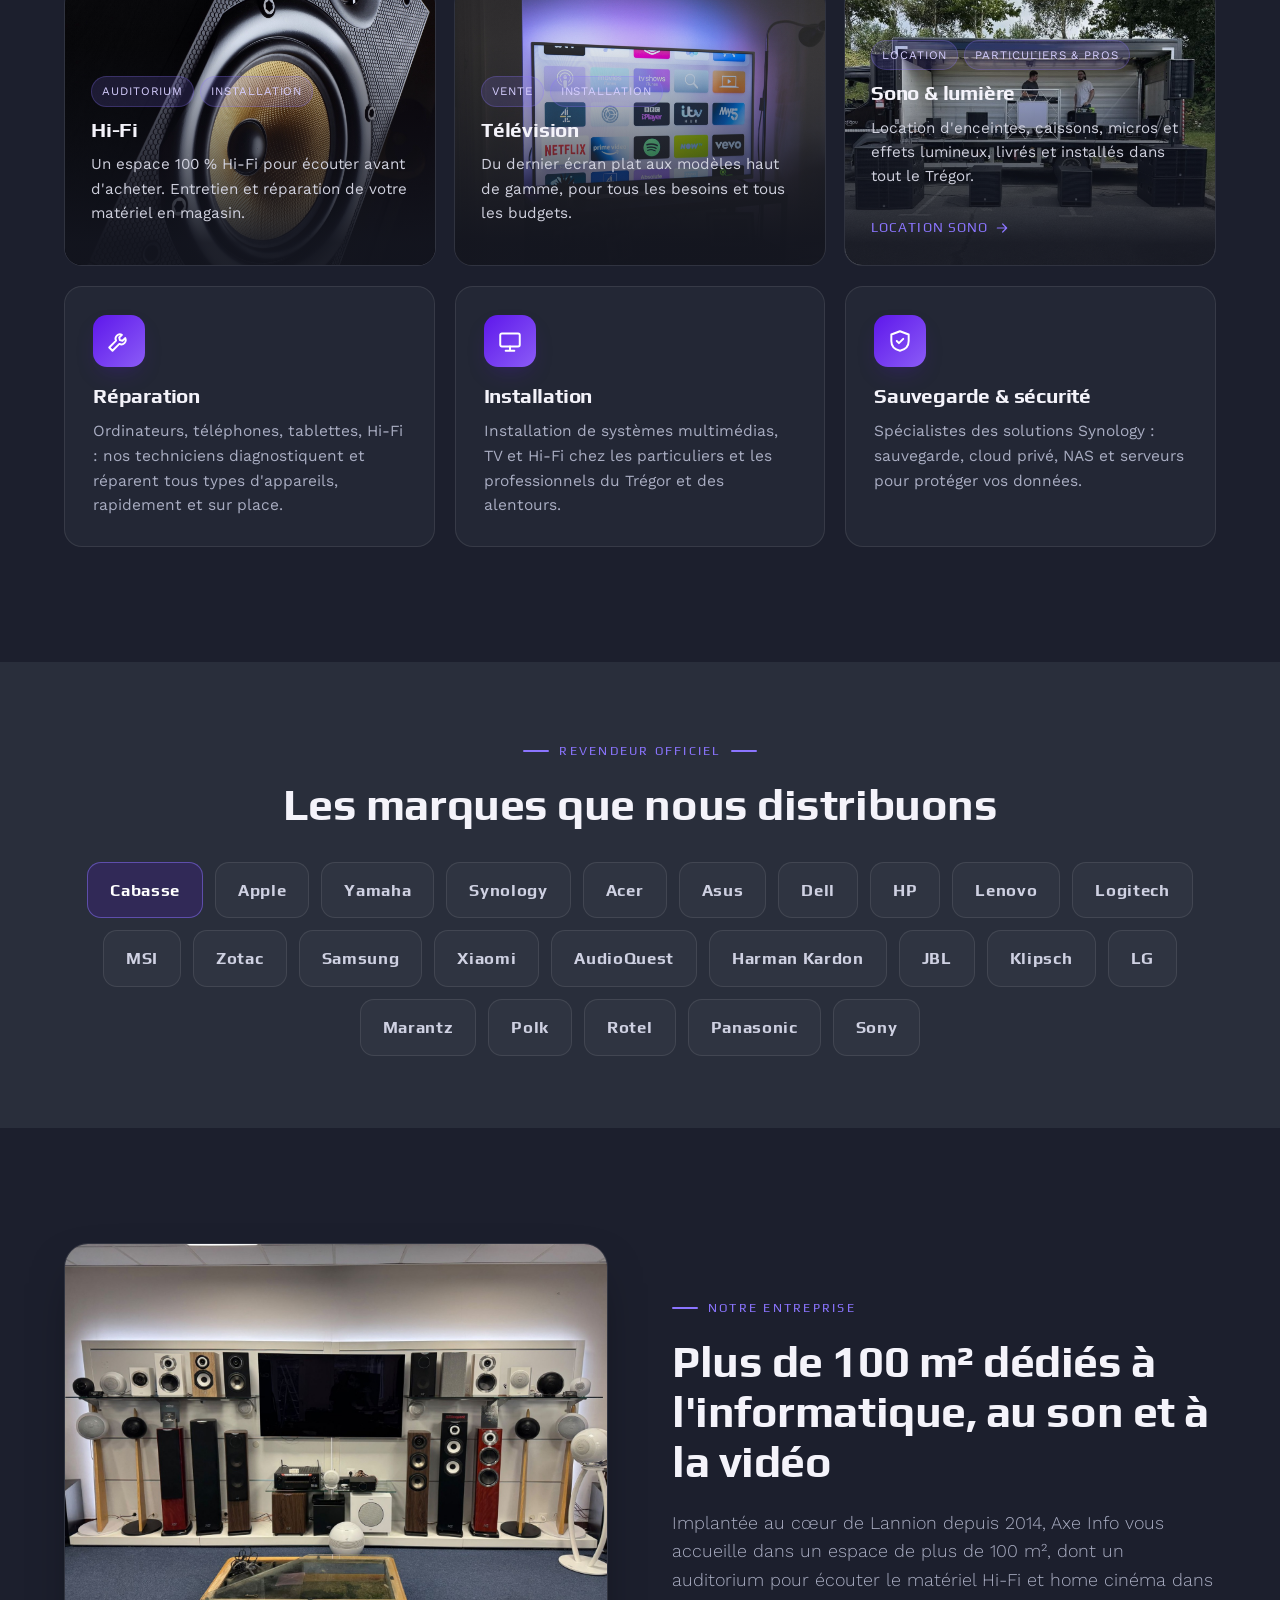
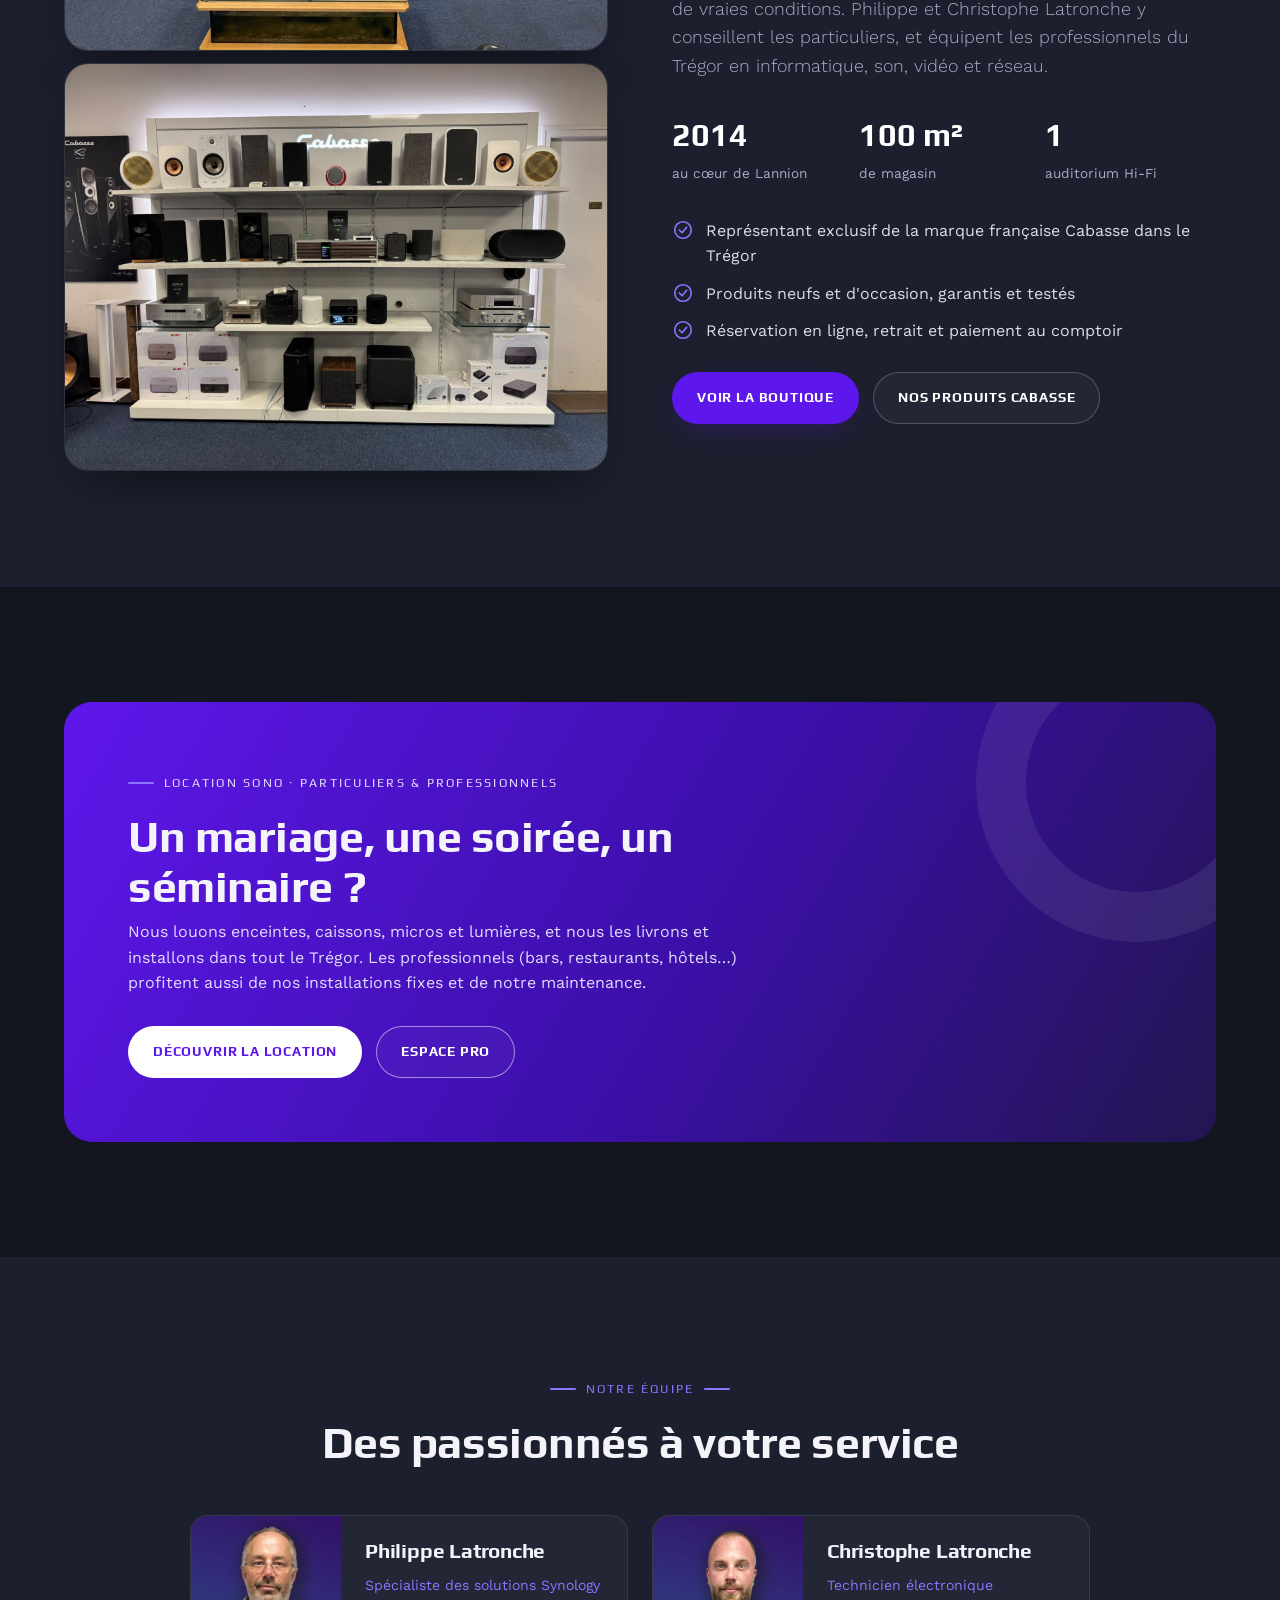
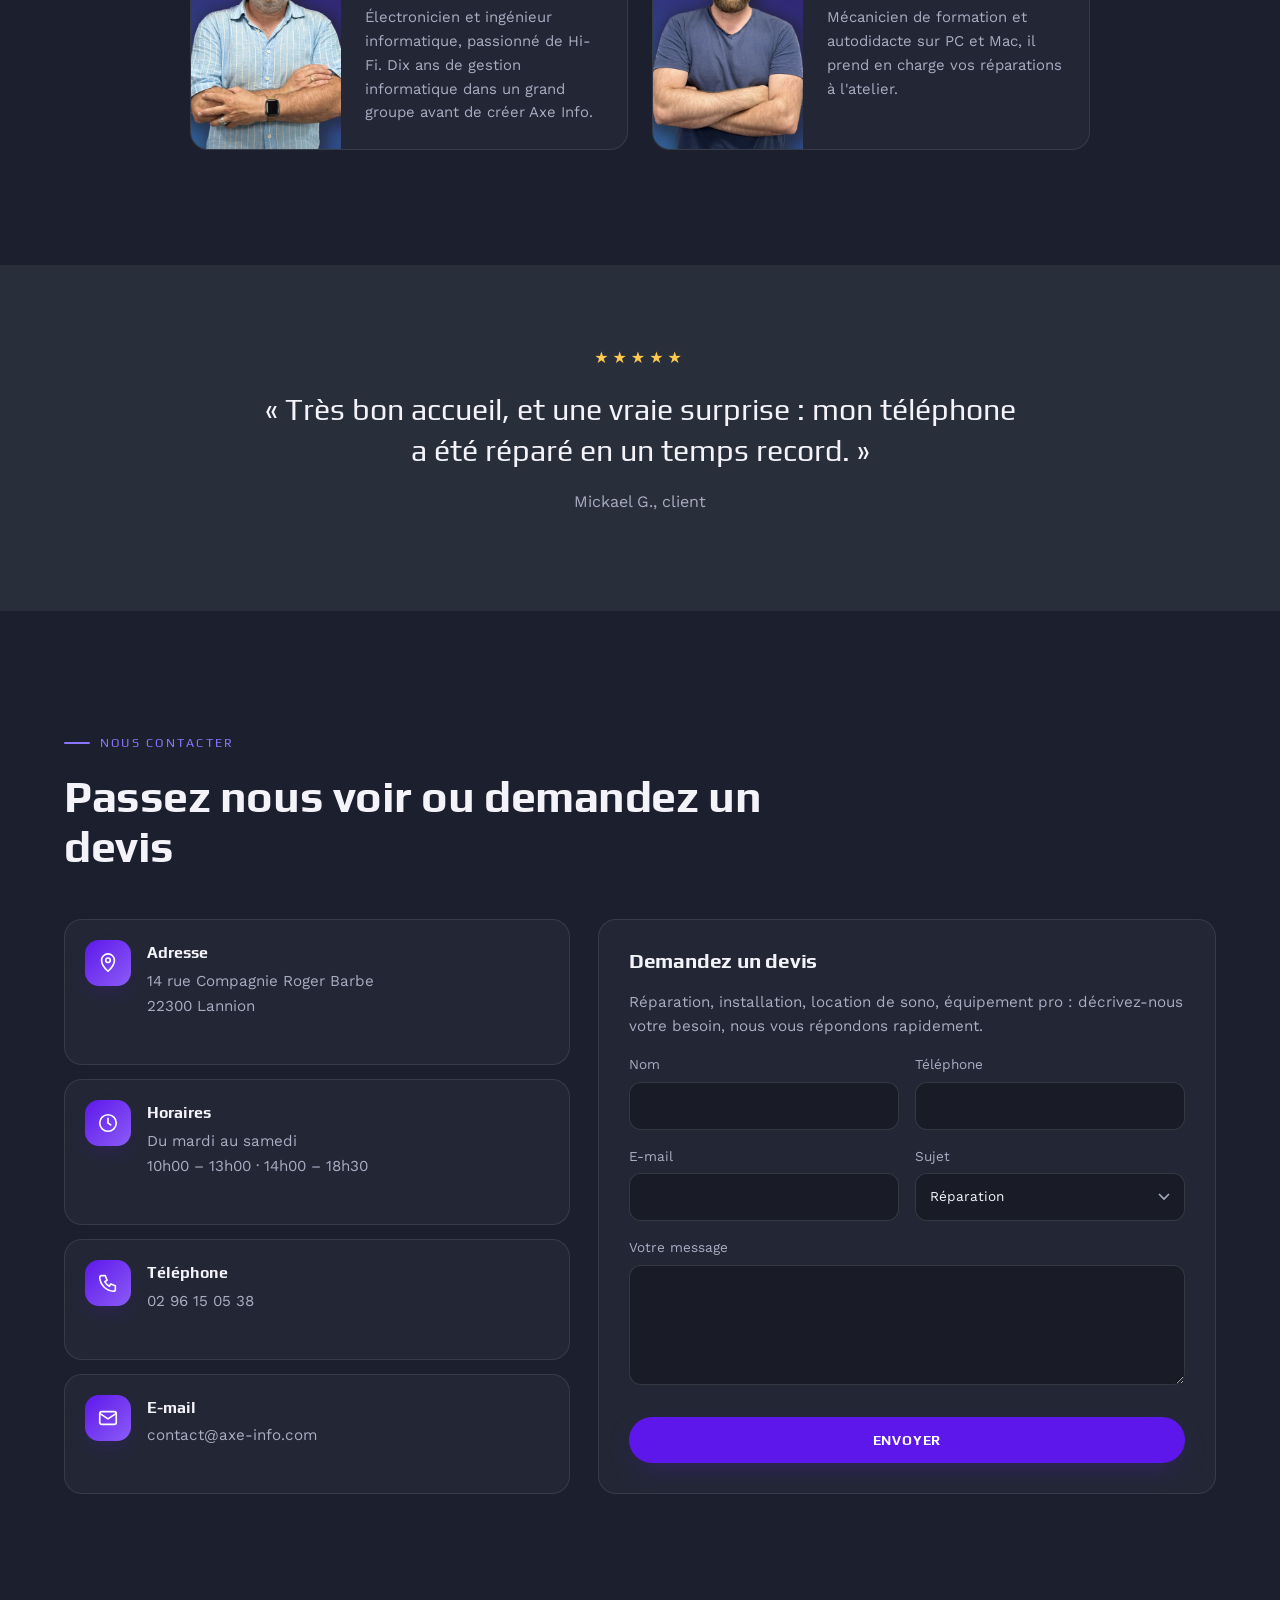
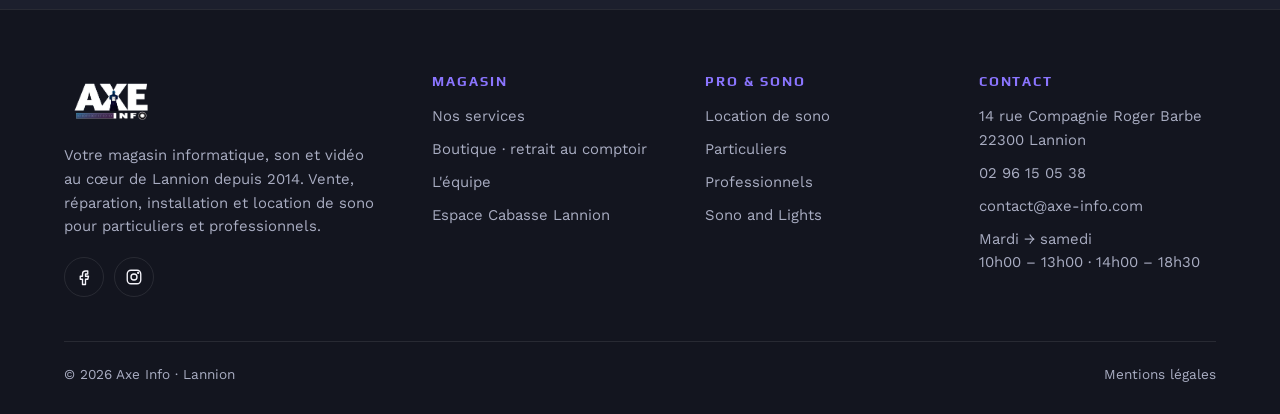
==== commit 93297c6e: "Contenu : mentions légales, à propos, photos de l'auditorium, offre son et vidéo - Mentions légales " ====
--- a/index.html
+++ b/index.html
@@ -3,8 +3,9 @@
 <head>
   <meta charset="utf-8">
   <meta name="viewport" content="width=device-width, initial-scale=1">
-  <title>Axe Info · Magasin informatique, Hi-Fi et location de sono à Lannion</title>
-  <meta name="description" content="Axe Info, votre magasin informatique et Hi-Fi au cœur de Lannion depuis 2014 : vente neuf et occasion, réparation, installation, location de sono pour particuliers et professionnels. Représentant exclusif Cabasse dans le Trégor.">
+  <link rel="canonical" href="https://axe-info.fr/">
+  <title>Axe Info · Magasin informatique, son, vidéo et location de sono à Lannion</title>
+  <meta name="description" content="Axe Info, votre magasin informatique, son et vidéo au cœur de Lannion depuis 2014 : vente neuf et occasion, réparation, installation, location de sono pour particuliers et professionnels. Représentant exclusif Cabasse dans le Trégor.">
   <link rel="icon" href="images/logo.png">
   <link rel="preconnect" href="https://fonts.googleapis.com">
   <link rel="preconnect" href="https://fonts.gstatic.com" crossorigin>
@@ -28,7 +29,7 @@
     <div class="container hero-grid">
       <div>
         <span class="eyebrow">Lannion · Trégor · depuis 2014</span>
-        <h1>Votre magasin <span class="grad">Informatique <span style="white-space:nowrap">&amp;&nbsp;Hi-Fi</span></span> à Lannion</h1>
+        <h1>Votre magasin <span class="grad">Informatique, Son, <span style="white-space:nowrap">Vidéo</span></span> à Lannion</h1>
         <p class="lead">Vente, réparation et installation de produits informatiques, électroniques et Hi-Fi pour les particuliers et les professionnels. Et pour vos événements : location de sono et de lumière.</p>
         <div class="hero-cta">
           <a href="boutique.html" class="btn btn-primary"><i data-icon="store"></i>Voir la boutique</a>
@@ -132,11 +133,11 @@
   <!-- ENTREPRISE -->
   <section id="entreprise">
     <div class="container split">
-      <div class="media reveal"><img src="images/showroom.jpg" alt="Le showroom et l'auditorium Hi-Fi d'Axe Info" loading="lazy"></div>
+      <div class="media duo reveal"><img src="images/auditorium-1.jpg" alt="L'auditorium Hi-Fi d'Axe Info : enceintes Cabasse, téléviseur et amplificateurs" loading="lazy" width="1600" height="1200"><img src="images/auditorium-2.jpg" alt="Le mur Hi-Fi d'Axe Info : enceintes, amplificateurs et streamers WiiM" loading="lazy" width="1600" height="1200"></div>
       <div class="reveal">
         <span class="eyebrow">Notre entreprise</span>
-        <h2>Plus de 100 m² dédiés à l'informatique et au son</h2>
-        <p class="lead">Implantée au cœur de Lannion depuis 2014, Axe Info vous accueille dans un espace de plus de 100 m², dont un auditorium pour écouter le matériel Hi-Fi dans de vraies conditions.</p>
+        <h2>Plus de 100 m² dédiés à l'informatique, au son et à la vidéo</h2>
+        <p class="lead">Implantée au cœur de Lannion depuis 2014, Axe Info vous accueille dans un espace de plus de 100 m², dont un auditorium pour écouter le matériel Hi-Fi et home cinéma dans de vraies conditions. Philippe et Christophe Latronche y conseillent les particuliers, et équipent les professionnels du Trégor en informatique, son, vidéo et réseau.</p>
         <div class="stats">
           <div class="stat"><strong>2014</strong><span>au cœur de Lannion</span></div>
           <div class="stat"><strong>100 m²</strong><span>de magasin</span></div>
--- a/assets/style.css
+++ b/assets/style.css
@@ -205,6 +205,8 @@
 .split { display: grid; grid-template-columns: 1fr 1fr; gap: 64px; align-items: center; }
 .split .media { border-radius: 24px; overflow: hidden; border: 1px solid var(--line); box-shadow: var(--shadow); aspect-ratio: 4/3; }
 .split .media img { width: 100%; height: 100%; object-fit: cover; }
+.split .media.duo { aspect-ratio: auto; display: grid; gap: 12px; border: 0; box-shadow: none; border-radius: 0; overflow: visible; }
+.split .media.duo img { aspect-ratio: 4/3; height: auto; border-radius: 24px; border: 1px solid var(--line); box-shadow: var(--shadow); }
 @media (max-width: 900px) { .split { grid-template-columns: 1fr; gap: 36px; } }
 .checks { list-style: none; padding: 0; margin: 0 0 28px; display: grid; gap: 12px; }
 .checks li { display: flex; gap: 12px; align-items: flex-start; color: #dcdcea; }
